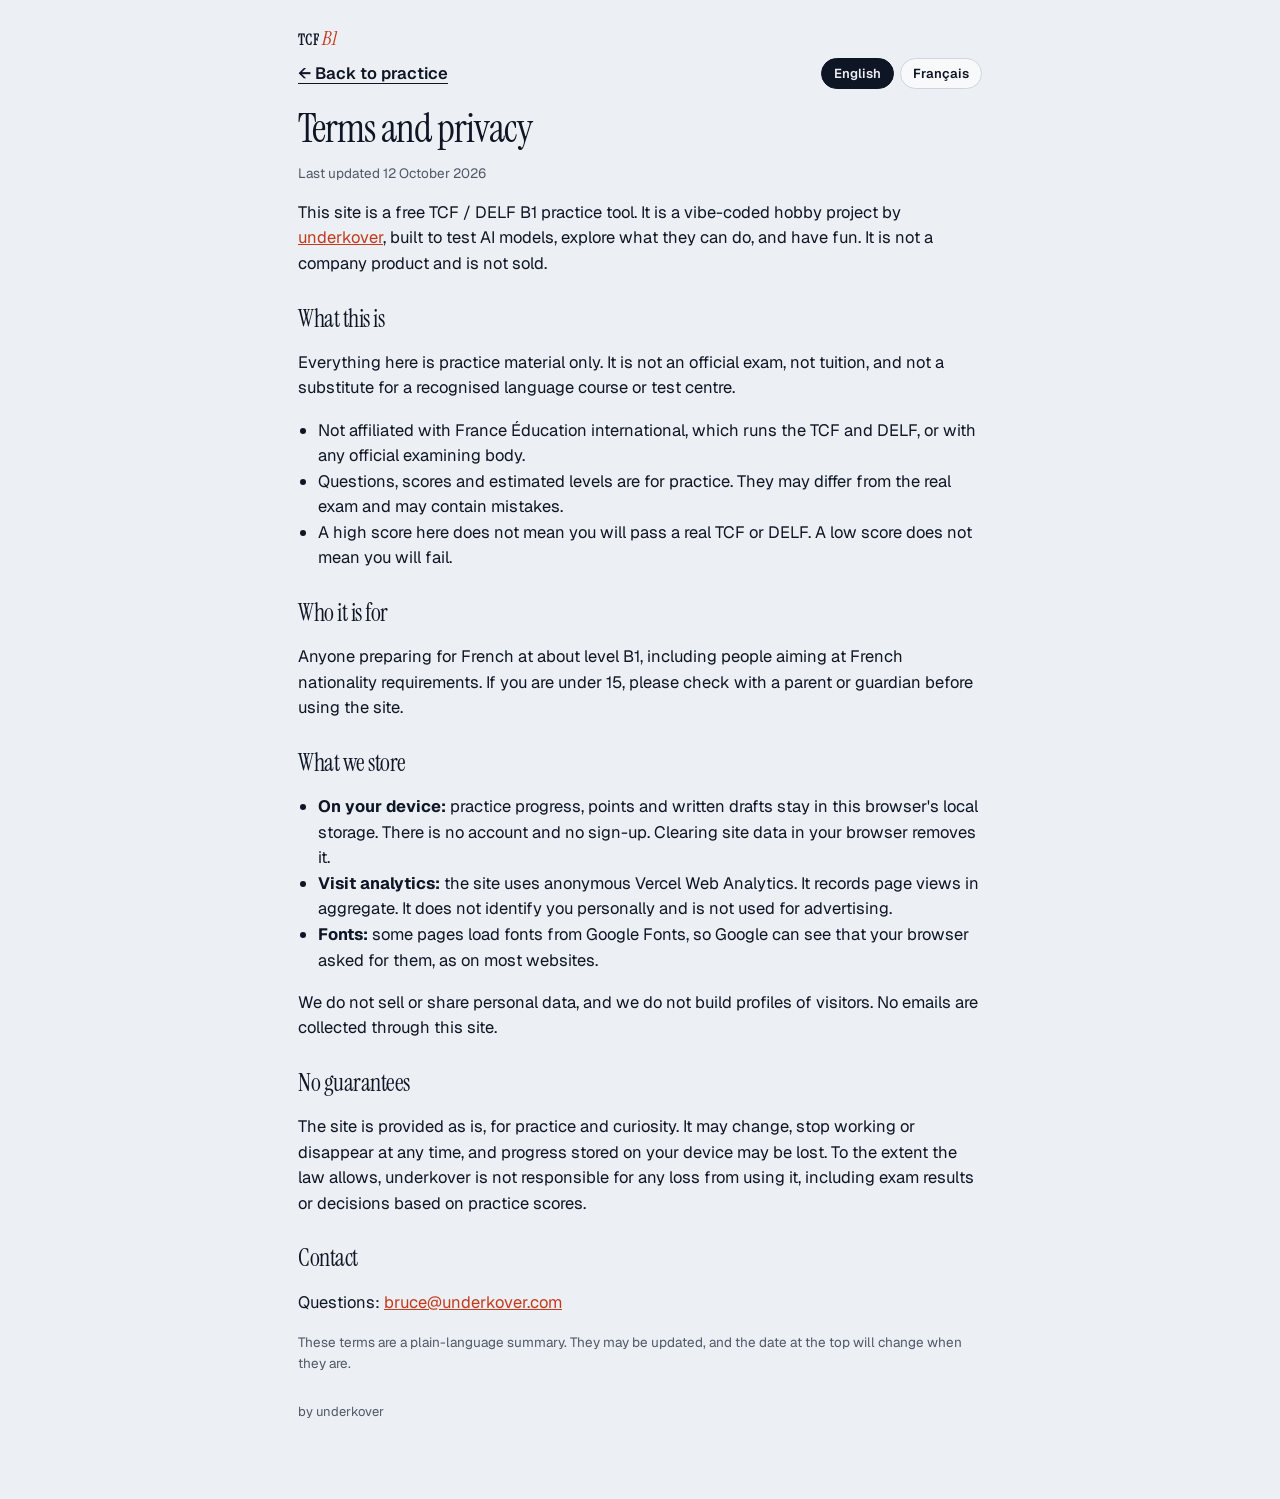
==== terms.html @ 9a8bde00 "Add by underkover credit and Terms page Subtle credit in header and sidebar brand areas, plus welcom" ====
<!doctype html><html lang="en"><head>
<script defer src="/_vercel/insights/script.js"></script><meta charset="utf-8">
<meta name="viewport" content="width=device-width,initial-scale=1,viewport-fit=cover">
<meta name="robots" content="noindex">
<link rel="icon" href="data:image/svg+xml,%3Csvg xmlns=%22http://www.w3.org/2000/svg%22 viewBox=%220 0 32 32%22%3E%3Crect width=%2232%22 height=%2232%22 rx=%228%22 fill=%22%230e1524%22/%3E%3Ctext x=%2216%22 y=%2222%22 font-family=%22Georgia%22 font-style=%22italic%22 font-size=%2216%22 fill=%22%23eceff3%22 text-anchor=%22middle%22%3EB1%3C/text%3E%3C/svg%3E">
<title>Terms and privacy · TCF B1</title>
<meta name="theme-color" content="#eceff3" media="(prefers-color-scheme: light)">
<meta name="theme-color" content="#0b0f17" media="(prefers-color-scheme: dark)">
<link rel="preconnect" href="https://fonts.googleapis.com"><link rel="preconnect" href="https://fonts.gstatic.com" crossorigin>
<link href="https://fonts.googleapis.com/css2?family=Instrument+Serif:ital@0;1&family=Geist:wght@400..700&display=swap" rel="stylesheet">
<style>
:root{--bg:#eceff3;--surf:#f8f9fb;--tx:#0e1524;--mut:#4f5868;--line:#cfd5de;--a:#c2391c;--ink:#0e1524;--onink:#eceff3;
 --serif:'Instrument Serif','Iowan Old Style',Georgia,serif;--sans:Geist,-apple-system,system-ui,sans-serif}
@media(prefers-color-scheme:dark){:root{--bg:#0b0f17;--surf:#141a25;--tx:#e7eaf0;--mut:#9aa3b2;--line:#283142;--a:#ff8466;--ink:#e7eaf0;--onink:#0b0f17}}
*{box-sizing:border-box}html,body{margin:0;background:var(--bg);color:var(--tx);font:400 16.5px/1.55 var(--sans);-webkit-font-smoothing:antialiased}
main{max-width:720px;margin:0 auto;padding:28px max(18px,env(safe-area-inset-left)) 64px}
.toprow{display:flex;justify-content:space-between;align-items:center;gap:12px;flex-wrap:wrap;margin-bottom:18px}
.back{color:var(--tx);font-weight:600;text-underline-offset:4px}
.langs{display:flex;gap:6px}.langs button{font:600 13px var(--sans);color:var(--tx);background:var(--surf);border:1px solid var(--line);border-radius:99px;padding:6px 12px;cursor:pointer}
.langs button.on{background:var(--ink);color:var(--onink);border-color:var(--ink)}
h1{font:400 40px/1.05 var(--serif);letter-spacing:-.025em;margin:0 0 6px}
h2{font:500 24px/1.2 var(--serif);letter-spacing:-.02em;margin:28px 0 8px}
p,li{font-size:16.5px}ul{padding-left:1.2em}a{color:var(--a)}
.small{color:var(--mut);font-size:13.5px}.credit{margin-top:28px;font-size:13px;color:var(--mut)}.credit a{color:inherit;text-decoration:none}.credit a:hover{color:var(--a)}
.brand{font:600 20px/1 var(--serif);margin-bottom:10px}.brand em{font-style:italic;color:var(--a);font-weight:500}
</style>
</head><body><main>
<div class="brand"><span style="font-variant:small-caps;letter-spacing:.04em">tcf</span> <em>B1</em></div>
<div class="toprow">
 <a class="back" href="/" id="backlink">&larr; Back to practice</a>
 <div class="langs" role="group" aria-label="Language"><button type="button" data-l="en" class="on">English</button><button type="button" data-l="fr">Français</button></div>
</div>

<div lang="en" id="en">
<h1>Terms and privacy</h1>
<p class="small">Last updated 12 October 2026</p>

<p>This site is a free TCF / DELF B1 practice tool. It is a vibe-coded hobby project by <a href="https://underkover.com">underkover</a>, built to test AI models, explore what they can do, and have fun. It is not a company product and is not sold.</p>

<h2>What this is</h2>
<p>Everything here is practice material only. It is not an official exam, not tuition, and not a substitute for a recognised language course or test centre.</p>
<ul>
<li>Not affiliated with France Éducation international, which runs the TCF and DELF, or with any official examining body.</li>
<li>Questions, scores and estimated levels are for practice. They may differ from the real exam and may contain mistakes.</li>
<li>A high score here does not mean you will pass a real TCF or DELF. A low score does not mean you will fail.</li>
</ul>

<h2>Who it is for</h2>
<p>Anyone preparing for French at about level B1, including people aiming at French nationality requirements. If you are under 15, please check with a parent or guardian before using the site.</p>

<h2>What we store</h2>
<ul>
<li><b>On your device:</b> practice progress, points and written drafts stay in this browser's local storage. There is no account and no sign-up. Clearing site data in your browser removes it.</li>
<li><b>Visit analytics:</b> the site uses anonymous Vercel Web Analytics. It records page views in aggregate. It does not identify you personally and is not used for advertising.</li>
<li><b>Fonts:</b> some pages load fonts from Google Fonts, so Google can see that your browser asked for them, as on most websites.</li>
</ul>
<p>We do not sell or share personal data, and we do not build profiles of visitors. No emails are collected through this site.</p>

<h2>No guarantees</h2>
<p>The site is provided as is, for practice and curiosity. It may change, stop working or disappear at any time, and progress stored on your device may be lost. To the extent the law allows, underkover is not responsible for any loss from using it, including exam results or decisions based on practice scores.</p>

<h2>Contact</h2>
<p>Questions: <a href="mailto:bruce@underkover.com">bruce@underkover.com</a></p>
<p class="small">These terms are a plain-language summary. They may be updated, and the date at the top will change when they are.</p>
<p class="credit"><a href="https://underkover.com">by underkover</a></p>
</div>

<div lang="fr" id="fr" hidden>
<h1>Conditions et confidentialité</h1>
<p class="small">Dernière mise à jour : 12 octobre 2026</p>

<p>Ce site est un outil gratuit d'entraînement au TCF / DELF B1. C'est un projet hobby « vibe-coded » par <a href="https://underkover.com">underkover</a>, conçu pour tester des modèles d'IA, explorer leurs capacités et s'amuser. Ce n'est pas un produit commercial et il n'est pas vendu.</p>

<h2>De quoi il s'agit</h2>
<p>Tout le contenu est uniquement du matériel d'entraînement. Ce n'est pas un examen officiel, ni un cours, ni un substitut à une formation reconnue ou à un centre d'examen.</p>
<ul>
<li>Sans lien avec France Éducation international, qui organise le TCF et le DELF, ni avec aucun organisme officiel d'examen.</li>
<li>Les questions, scores et niveaux estimés sont destinés à l'entraînement. Ils peuvent différer de l'examen réel et contenir des erreurs.</li>
<li>Un bon score ici ne garantit pas la réussite d'un vrai TCF ou DELF. Un mauvais score ne signifie pas l'échec.</li>
</ul>

<h2>Pour qui</h2>
<p>Toute personne qui prépare le français autour du niveau B1, y compris dans le cadre des exigences liées à la nationalité française. Si vous avez moins de 15 ans, demandez l'accord d'un parent ou d'un tuteur avant d'utiliser le site.</p>

<h2>Ce que nous conservons</h2>
<ul>
<li><b>Sur votre appareil :</b> la progression, les points et les brouillons restent dans le stockage local de ce navigateur. Il n'y a ni compte ni inscription. Effacer les données du site dans le navigateur les supprime.</li>
<li><b>Statistiques de visite :</b> le site utilise Vercel Web Analytics de façon anonyme. Il enregistre des pages vues de façon agrégée. Il ne vous identifie pas et ne sert pas à la publicité.</li>
<li><b>Polices :</b> certaines pages chargent des polices depuis Google Fonts, ce qui permet à Google de voir que votre navigateur les a demandées, comme sur la plupart des sites.</li>
</ul>
<p>Nous ne vendons ni ne partageons de données personnelles, et nous ne créons pas de profils de visiteurs. Aucun e-mail n'est collecté via ce site.</p>

<h2>Aucune garantie</h2>
<p>Le site est fourni tel quel, pour s'entraîner et par curiosité. Il peut changer, cesser de fonctionner ou disparaître à tout moment, et la progression stockée sur votre appareil peut être perdue. Dans la mesure permise par la loi, underkover n'est pas responsable des pertes liées à son utilisation, y compris les résultats d'examen ou les décisions fondées sur les scores d'entraînement.</p>

<h2>Contact</h2>
<p>Questions : <a href="mailto:bruce@underkover.com">bruce@underkover.com</a></p>
<p class="small">Ces conditions sont un résumé en langage simple. Elles peuvent être mises à jour, et la date en haut changera alors. La version anglaise fait foi en cas de différence.</p>
<p class="credit"><a href="https://underkover.com">by underkover</a></p>
</div>
</main>
<script>
(function(){
  var L='en';
  try{var q=(location.search.match(/[?&]lang=(en|fr)/)||[])[1];L=q||localStorage.getItem('tcfb1.lang')||((navigator.language||'').slice(0,2)==='fr'?'fr':'en');}catch(e){}
  function set(l){L=l;try{localStorage.setItem('tcfb1.lang',l)}catch(e){}
    document.documentElement.lang=l;
    document.getElementById('en').hidden=l!=='en';document.getElementById('fr').hidden=l!=='fr';
    document.getElementById('backlink').innerHTML=l==='fr'?'&larr; Retour à l\'entraînement':'&larr; Back to practice';
    document.title=l==='fr'?'Conditions et confidentialité · TCF B1':'Terms and privacy · TCF B1';
    [].forEach.call(document.querySelectorAll('.langs button'),function(b){b.classList.toggle('on',b.getAttribute('data-l')===l)});
  }
  [].forEach.call(document.querySelectorAll('.langs button'),function(b){b.onclick=function(){set(b.getAttribute('data-l'))}});
  set(L);
})();
</script>
</body></html>
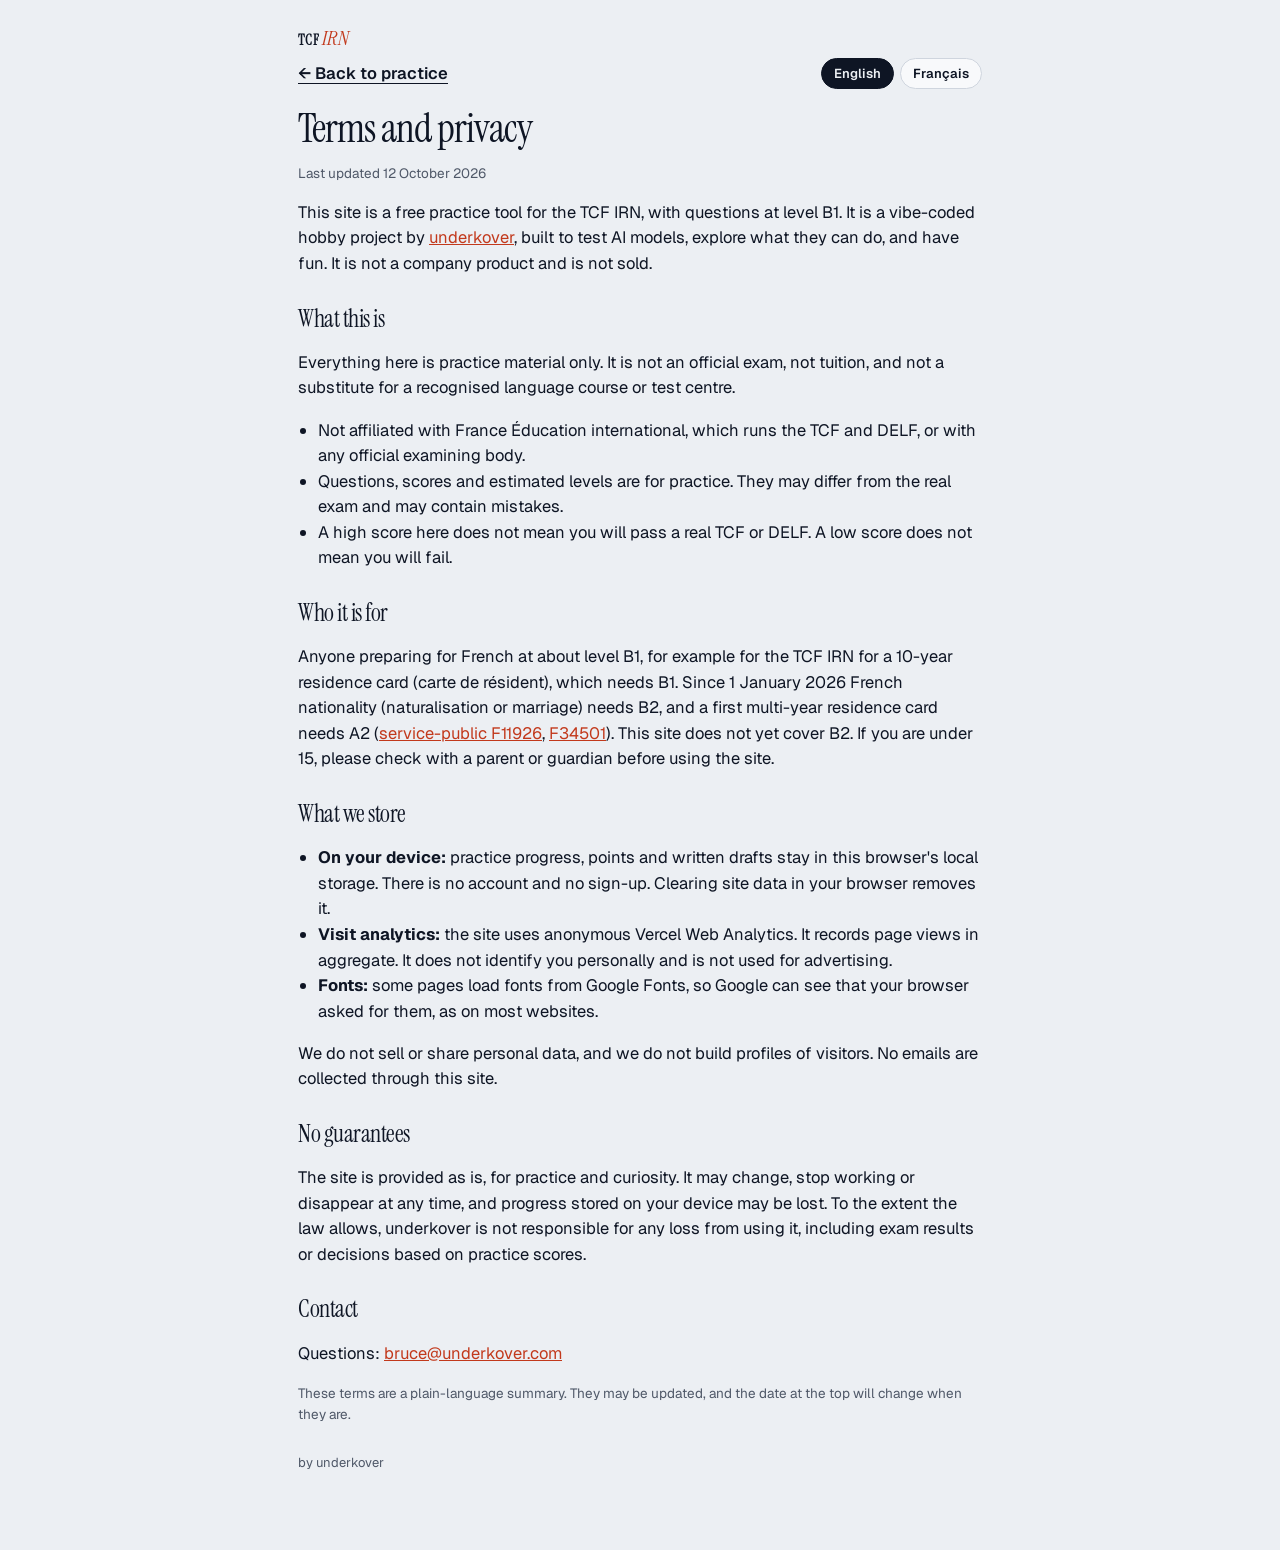
==== commit 722a8e5f: "P0/P1: TCF IRN + 2026 levels copy, B1 ready/close/not yet, IRN-style short mock, skip-on-last, \p{L}" ====
--- a/terms.html
+++ b/terms.html
@@ -3,7 +3,7 @@
 <meta name="viewport" content="width=device-width,initial-scale=1,viewport-fit=cover">
 <meta name="robots" content="noindex">
 <link rel="icon" href="data:image/svg+xml,%3Csvg xmlns=%22http://www.w3.org/2000/svg%22 viewBox=%220 0 32 32%22%3E%3Crect width=%2232%22 height=%2232%22 rx=%228%22 fill=%22%230e1524%22/%3E%3Ctext x=%2216%22 y=%2222%22 font-family=%22Georgia%22 font-style=%22italic%22 font-size=%2216%22 fill=%22%23eceff3%22 text-anchor=%22middle%22%3EB1%3C/text%3E%3C/svg%3E">
-<title>Terms and privacy · TCF B1</title>
+<title>Terms and privacy · Test my French</title>
 <meta name="theme-color" content="#eceff3" media="(prefers-color-scheme: light)">
 <meta name="theme-color" content="#0b0f17" media="(prefers-color-scheme: dark)">
 <link rel="preconnect" href="https://fonts.googleapis.com"><link rel="preconnect" href="https://fonts.gstatic.com" crossorigin>
@@ -25,7 +25,7 @@
 .brand{font:600 20px/1 var(--serif);margin-bottom:10px}.brand em{font-style:italic;color:var(--a);font-weight:500}
 </style>
 </head><body><main>
-<div class="brand"><span style="font-variant:small-caps;letter-spacing:.04em">tcf</span> <em>B1</em></div>
+<div class="brand"><span style="font-variant:small-caps;letter-spacing:.04em">tcf</span> <em>IRN</em></div>
 <div class="toprow">
  <a class="back" href="/" id="backlink">&larr; Back to practice</a>
  <div class="langs" role="group" aria-label="Language"><button type="button" data-l="en" class="on">English</button><button type="button" data-l="fr">Français</button></div>
@@ -35,7 +35,7 @@
 <h1>Terms and privacy</h1>
 <p class="small">Last updated 12 October 2026</p>
 
-<p>This site is a free TCF / DELF B1 practice tool. It is a vibe-coded hobby project by <a href="https://underkover.com">underkover</a>, built to test AI models, explore what they can do, and have fun. It is not a company product and is not sold.</p>
+<p>This site is a free practice tool for the TCF IRN, with questions at level B1. It is a vibe-coded hobby project by <a href="https://underkover.com">underkover</a>, built to test AI models, explore what they can do, and have fun. It is not a company product and is not sold.</p>
 
 <h2>What this is</h2>
 <p>Everything here is practice material only. It is not an official exam, not tuition, and not a substitute for a recognised language course or test centre.</p>
@@ -46,7 +46,7 @@
 </ul>
 
 <h2>Who it is for</h2>
-<p>Anyone preparing for French at about level B1, including people aiming at French nationality requirements. If you are under 15, please check with a parent or guardian before using the site.</p>
+<p>Anyone preparing for French at about level B1, for example for the TCF IRN for a 10-year residence card (carte de résident), which needs B1. Since 1 January 2026 French nationality (naturalisation or marriage) needs B2, and a first multi-year residence card needs A2 (<a href="https://www.service-public.gouv.fr/particuliers/vosdroits/F11926">service-public F11926</a>, <a href="https://www.service-public.gouv.fr/particuliers/vosdroits/F34501">F34501</a>). This site does not yet cover B2. If you are under 15, please check with a parent or guardian before using the site.</p>
 
 <h2>What we store</h2>
 <ul>
@@ -69,7 +69,7 @@
 <h1>Conditions et confidentialité</h1>
 <p class="small">Dernière mise à jour : 12 octobre 2026</p>
 
-<p>Ce site est un outil gratuit d'entraînement au TCF / DELF B1. C'est un projet hobby « vibe-coded » par <a href="https://underkover.com">underkover</a>, conçu pour tester des modèles d'IA, explorer leurs capacités et s'amuser. Ce n'est pas un produit commercial et il n'est pas vendu.</p>
+<p>Ce site est un outil gratuit d'entraînement au TCF IRN, avec des questions de niveau B1. C'est un projet hobby « vibe-coded » par <a href="https://underkover.com">underkover</a>, conçu pour tester des modèles d'IA, explorer leurs capacités et s'amuser. Ce n'est pas un produit commercial et il n'est pas vendu.</p>
 
 <h2>De quoi il s'agit</h2>
 <p>Tout le contenu est uniquement du matériel d'entraînement. Ce n'est pas un examen officiel, ni un cours, ni un substitut à une formation reconnue ou à un centre d'examen.</p>
@@ -80,7 +80,7 @@
 </ul>
 
 <h2>Pour qui</h2>
-<p>Toute personne qui prépare le français autour du niveau B1, y compris dans le cadre des exigences liées à la nationalité française. Si vous avez moins de 15 ans, demandez l'accord d'un parent ou d'un tuteur avant d'utiliser le site.</p>
+<p>Toute personne qui prépare le français autour du niveau B1, par exemple le TCF IRN pour une carte de résident de 10 ans, qui exige le B1. Depuis le 1er janvier 2026, la nationalité française (naturalisation ou mariage) exige le B2, et une première carte de séjour pluriannuelle le A2 (<a href="https://www.service-public.gouv.fr/particuliers/vosdroits/F11926">service-public F11926</a>, <a href="https://www.service-public.gouv.fr/particuliers/vosdroits/F34501">F34501</a>). Ce site ne couvre pas encore le B2. Si vous avez moins de 15 ans, demandez l'accord d'un parent ou d'un tuteur avant d'utiliser le site.</p>
 
 <h2>Ce que nous conservons</h2>
 <ul>
@@ -107,7 +107,7 @@
     document.documentElement.lang=l;
     document.getElementById('en').hidden=l!=='en';document.getElementById('fr').hidden=l!=='fr';
     document.getElementById('backlink').innerHTML=l==='fr'?'&larr; Retour à l\'entraînement':'&larr; Back to practice';
-    document.title=l==='fr'?'Conditions et confidentialité · TCF B1':'Terms and privacy · TCF B1';
+    document.title=l==='fr'?'Conditions et confidentialité · Test my French':'Terms and privacy · Test my French';
     [].forEach.call(document.querySelectorAll('.langs button'),function(b){b.classList.toggle('on',b.getAttribute('data-l')===l)});
   }
   [].forEach.call(document.querySelectorAll('.langs button'),function(b){b.onclick=function(){set(b.getAttribute('data-l'))}});
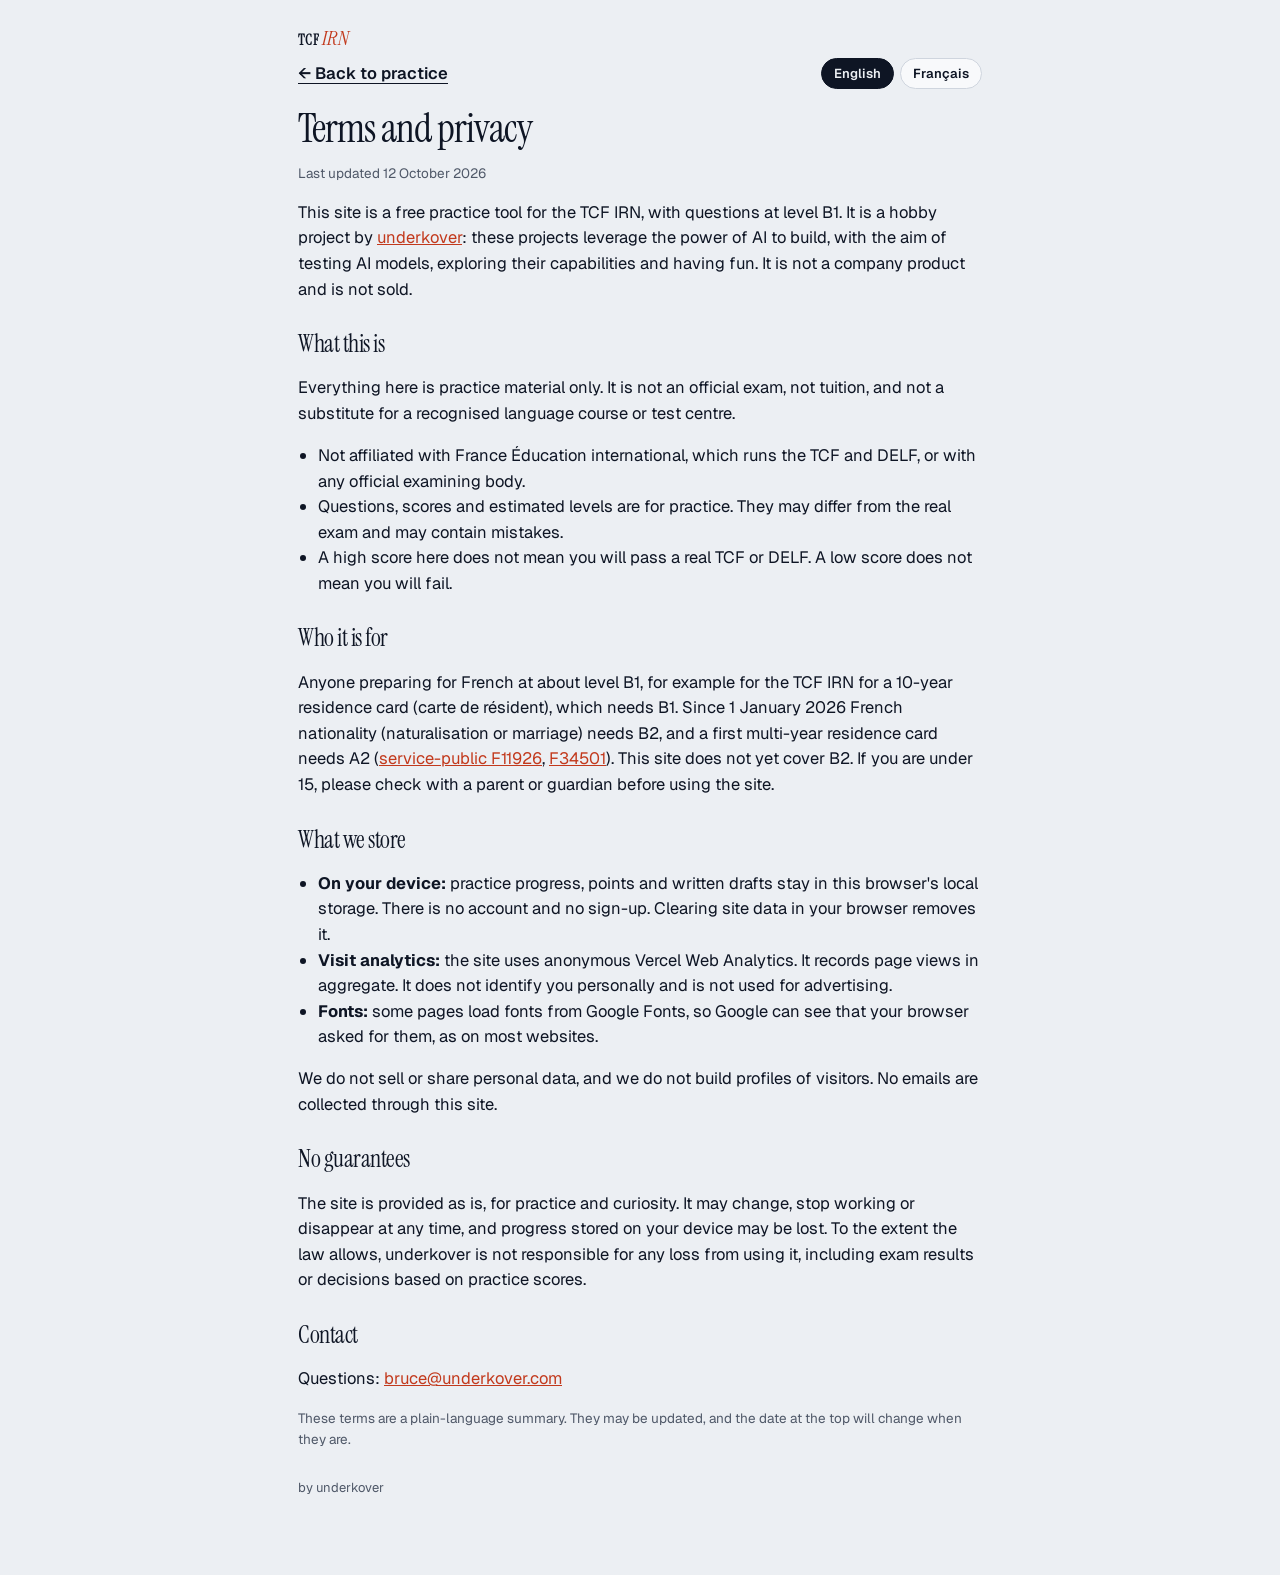
==== commit d00d3380: "Terms: underkover AI wording" ====
--- a/terms.html
+++ b/terms.html
@@ -35,7 +35,7 @@
 <h1>Terms and privacy</h1>
 <p class="small">Last updated 12 October 2026</p>
 
-<p>This site is a free practice tool for the TCF IRN, with questions at level B1. It is a vibe-coded hobby project by <a href="https://underkover.com">underkover</a>, built to test AI models, explore what they can do, and have fun. It is not a company product and is not sold.</p>
+<p>This site is a free practice tool for the TCF IRN, with questions at level B1. It is a hobby project by <a href="https://underkover.com">underkover</a>: these projects leverage the power of AI to build, with the aim of testing AI models, exploring their capabilities and having fun. It is not a company product and is not sold.</p>
 
 <h2>What this is</h2>
 <p>Everything here is practice material only. It is not an official exam, not tuition, and not a substitute for a recognised language course or test centre.</p>
@@ -69,7 +69,7 @@
 <h1>Conditions et confidentialité</h1>
 <p class="small">Dernière mise à jour : 12 octobre 2026</p>
 
-<p>Ce site est un outil gratuit d'entraînement au TCF IRN, avec des questions de niveau B1. C'est un projet hobby « vibe-coded » par <a href="https://underkover.com">underkover</a>, conçu pour tester des modèles d'IA, explorer leurs capacités et s'amuser. Ce n'est pas un produit commercial et il n'est pas vendu.</p>
+<p>Ce site est un outil gratuit d'entraînement au TCF IRN, avec des questions de niveau B1. C'est un projet hobby d'<a href="https://underkover.com">underkover</a> : ces projets s'appuient sur la puissance de l'IA pour construire, dans le but de tester des modèles d'IA, d'explorer leurs capacités et de s'amuser. Ce n'est pas un produit commercial et il n'est pas vendu.</p>
 
 <h2>De quoi il s'agit</h2>
 <p>Tout le contenu est uniquement du matériel d'entraînement. Ce n'est pas un examen officiel, ni un cours, ni un substitut à une formation reconnue ou à un centre d'examen.</p>
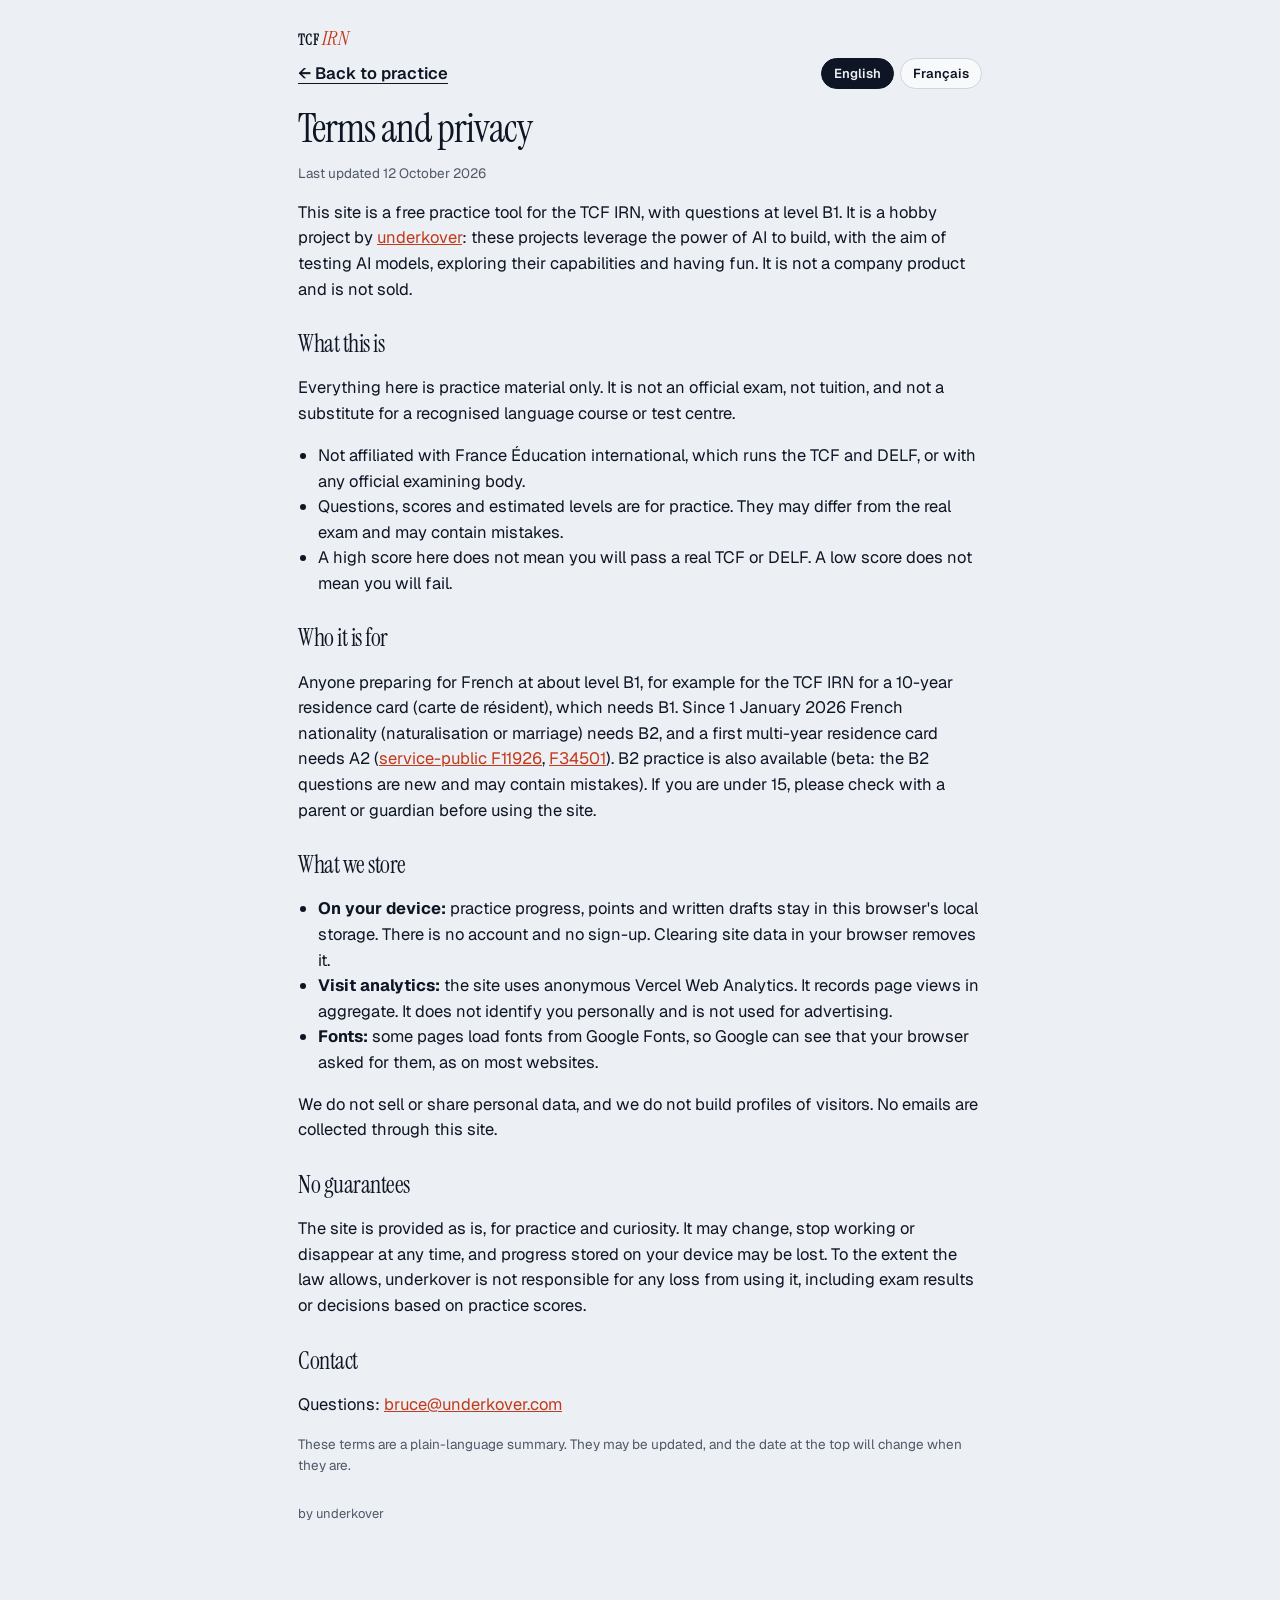
==== commit 9c7e5330: "B2 public (beta): ungate, beta note, terms" ====
--- a/terms.html
+++ b/terms.html
@@ -46,7 +46,7 @@
 </ul>
 
 <h2>Who it is for</h2>
-<p>Anyone preparing for French at about level B1, for example for the TCF IRN for a 10-year residence card (carte de résident), which needs B1. Since 1 January 2026 French nationality (naturalisation or marriage) needs B2, and a first multi-year residence card needs A2 (<a href="https://www.service-public.gouv.fr/particuliers/vosdroits/F11926">service-public F11926</a>, <a href="https://www.service-public.gouv.fr/particuliers/vosdroits/F34501">F34501</a>). This site does not yet cover B2. If you are under 15, please check with a parent or guardian before using the site.</p>
+<p>Anyone preparing for French at about level B1, for example for the TCF IRN for a 10-year residence card (carte de résident), which needs B1. Since 1 January 2026 French nationality (naturalisation or marriage) needs B2, and a first multi-year residence card needs A2 (<a href="https://www.service-public.gouv.fr/particuliers/vosdroits/F11926">service-public F11926</a>, <a href="https://www.service-public.gouv.fr/particuliers/vosdroits/F34501">F34501</a>). B2 practice is also available (beta: the B2 questions are new and may contain mistakes). If you are under 15, please check with a parent or guardian before using the site.</p>
 
 <h2>What we store</h2>
 <ul>
@@ -80,7 +80,7 @@
 </ul>
 
 <h2>Pour qui</h2>
-<p>Toute personne qui prépare le français autour du niveau B1, par exemple le TCF IRN pour une carte de résident de 10 ans, qui exige le B1. Depuis le 1er janvier 2026, la nationalité française (naturalisation ou mariage) exige le B2, et une première carte de séjour pluriannuelle le A2 (<a href="https://www.service-public.gouv.fr/particuliers/vosdroits/F11926">service-public F11926</a>, <a href="https://www.service-public.gouv.fr/particuliers/vosdroits/F34501">F34501</a>). Ce site ne couvre pas encore le B2. Si vous avez moins de 15 ans, demandez l'accord d'un parent ou d'un tuteur avant d'utiliser le site.</p>
+<p>Toute personne qui prépare le français autour du niveau B1, par exemple le TCF IRN pour une carte de résident de 10 ans, qui exige le B1. Depuis le 1er janvier 2026, la nationalité française (naturalisation ou mariage) exige le B2, et une première carte de séjour pluriannuelle le A2 (<a href="https://www.service-public.gouv.fr/particuliers/vosdroits/F11926">service-public F11926</a>, <a href="https://www.service-public.gouv.fr/particuliers/vosdroits/F34501">F34501</a>). Un entraînement B2 est aussi disponible (bêta : les questions B2 sont nouvelles et peuvent contenir des erreurs). Si vous avez moins de 15 ans, demandez l'accord d'un parent ou d'un tuteur avant d'utiliser le site.</p>
 
 <h2>Ce que nous conservons</h2>
 <ul>
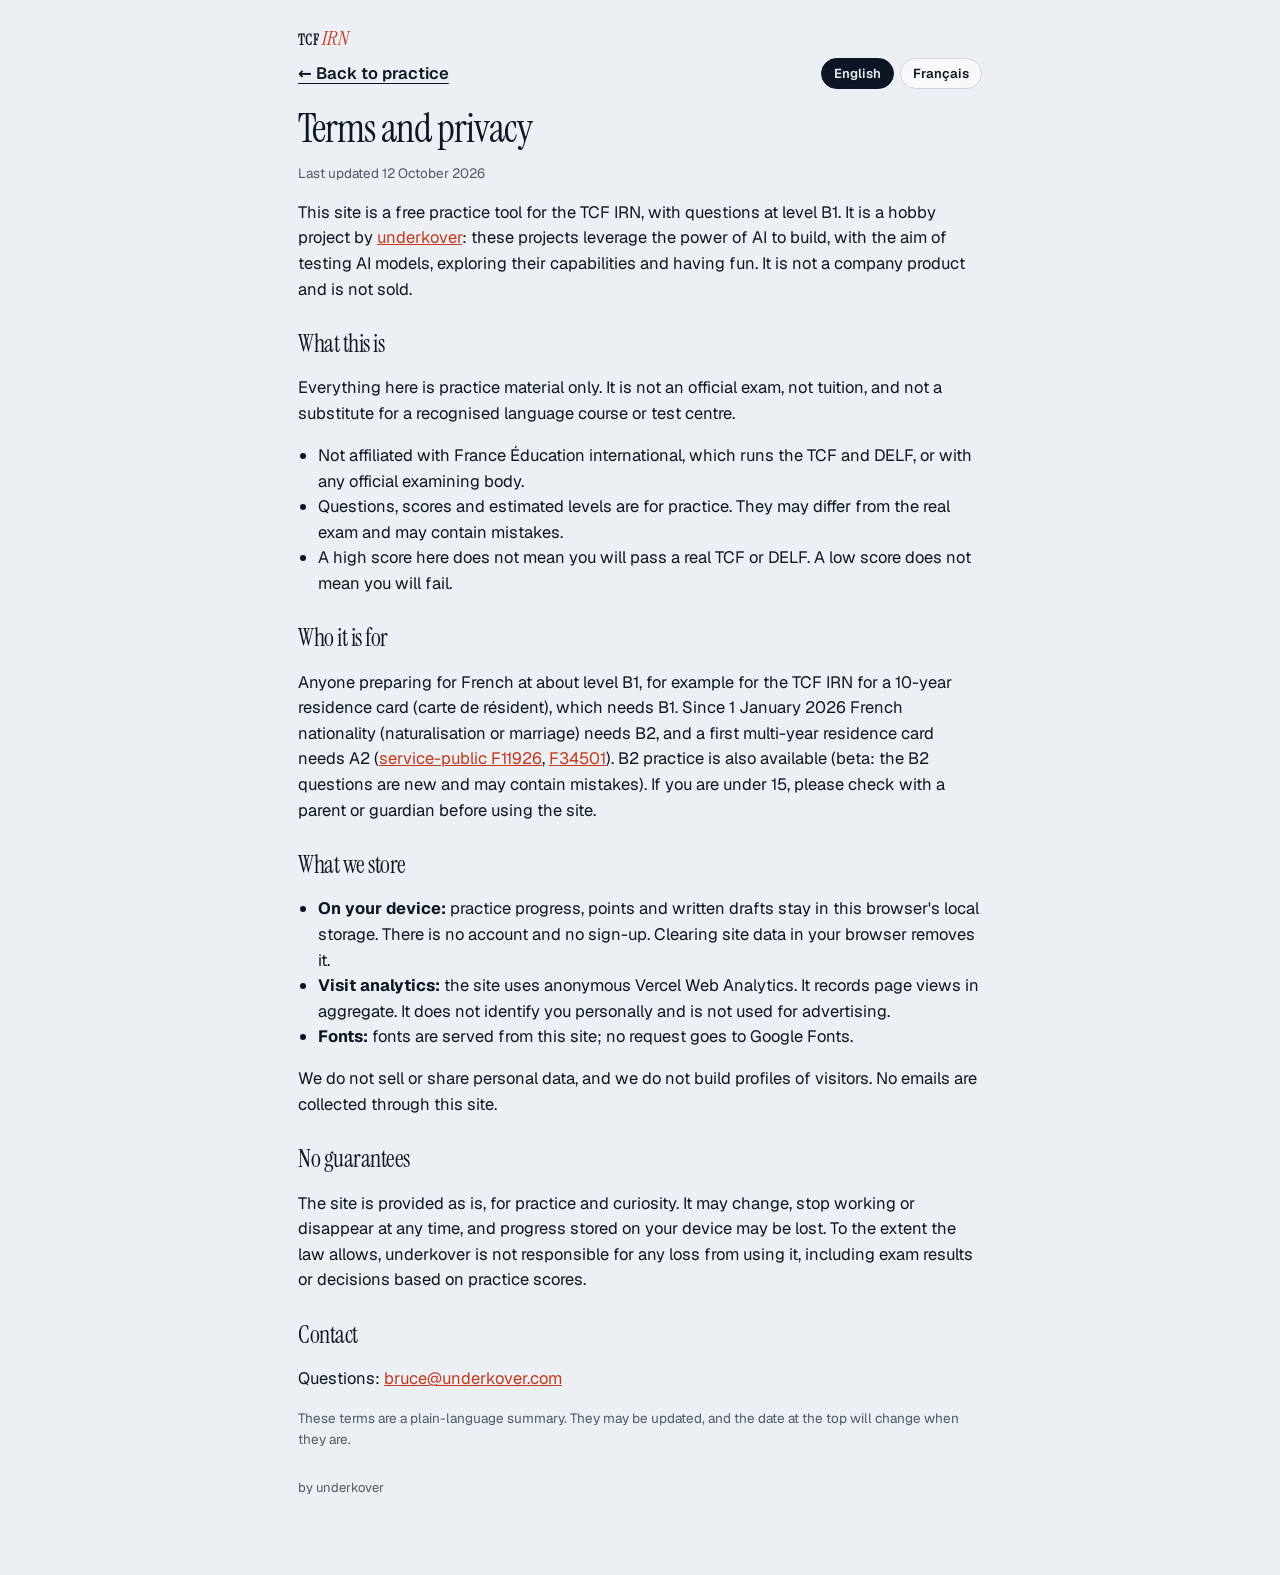
==== commit 1eb3446a: "Round 2: seeded option shuffle, rebalanced distractors, B2 ready reachable, B2 item fixes, 10 long B" ====
--- a/terms.html
+++ b/terms.html
@@ -6,8 +6,7 @@
 <title>Terms and privacy · Test my French</title>
 <meta name="theme-color" content="#eceff3" media="(prefers-color-scheme: light)">
 <meta name="theme-color" content="#0b0f17" media="(prefers-color-scheme: dark)">
-<link rel="preconnect" href="https://fonts.googleapis.com"><link rel="preconnect" href="https://fonts.gstatic.com" crossorigin>
-<link href="https://fonts.googleapis.com/css2?family=Instrument+Serif:ital@0;1&family=Geist:wght@400..700&display=swap" rel="stylesheet">
+<link rel="stylesheet" href="/fonts/fonts.css?v=1">
 <style>
 :root{--bg:#eceff3;--surf:#f8f9fb;--tx:#0e1524;--mut:#4f5868;--line:#cfd5de;--a:#c2391c;--ink:#0e1524;--onink:#eceff3;
  --serif:'Instrument Serif','Iowan Old Style',Georgia,serif;--sans:Geist,-apple-system,system-ui,sans-serif}
@@ -52,7 +51,7 @@
 <ul>
 <li><b>On your device:</b> practice progress, points and written drafts stay in this browser's local storage. There is no account and no sign-up. Clearing site data in your browser removes it.</li>
 <li><b>Visit analytics:</b> the site uses anonymous Vercel Web Analytics. It records page views in aggregate. It does not identify you personally and is not used for advertising.</li>
-<li><b>Fonts:</b> some pages load fonts from Google Fonts, so Google can see that your browser asked for them, as on most websites.</li>
+<li><b>Fonts:</b> fonts are served from this site; no request goes to Google Fonts.</li>
 </ul>
 <p>We do not sell or share personal data, and we do not build profiles of visitors. No emails are collected through this site.</p>
 
@@ -86,7 +85,7 @@
 <ul>
 <li><b>Sur votre appareil :</b> la progression, les points et les brouillons restent dans le stockage local de ce navigateur. Il n'y a ni compte ni inscription. Effacer les données du site dans le navigateur les supprime.</li>
 <li><b>Statistiques de visite :</b> le site utilise Vercel Web Analytics de façon anonyme. Il enregistre des pages vues de façon agrégée. Il ne vous identifie pas et ne sert pas à la publicité.</li>
-<li><b>Polices :</b> certaines pages chargent des polices depuis Google Fonts, ce qui permet à Google de voir que votre navigateur les a demandées, comme sur la plupart des sites.</li>
+<li><b>Polices :</b> les polices sont servies par ce site ; aucune requête n'est envoyée à Google Fonts.</li>
 </ul>
 <p>Nous ne vendons ni ne partageons de données personnelles, et nous ne créons pas de profils de visiteurs. Aucun e-mail n'est collecté via ce site.</p>
 
--- a/fonts/fonts.css
+++ b/fonts/fonts.css
@@ -0,0 +1,48 @@
+@font-face {
+  font-family: 'Geist';
+  font-style: normal;
+  font-weight: 400 700;
+  font-display: swap;
+  src: url(/fonts/Geist-normal-latin-ext.woff2) format('woff2');
+  unicode-range: U+0100-02BA, U+02BD-02C5, U+02C7-02CC, U+02CE-02D7, U+02DD-02FF, U+0304, U+0308, U+0329, U+1D00-1DBF, U+1E00-1E9F, U+1EF2-1EFF, U+2020, U+20A0-20AB, U+20AD-20C4, U+2113, U+2C60-2C7F, U+A720-A7FF;
+}
+@font-face {
+  font-family: 'Geist';
+  font-style: normal;
+  font-weight: 400 700;
+  font-display: swap;
+  src: url(/fonts/Geist-normal-latin.woff2) format('woff2');
+  unicode-range: U+0000-00FF, U+0131, U+0152-0153, U+02BB-02BC, U+02C6, U+02DA, U+02DC, U+0304, U+0308, U+0329, U+2000-206F, U+20AC, U+2122, U+2191, U+2193, U+2212, U+2215, U+FEFF, U+FFFD;
+}
+@font-face {
+  font-family: 'Instrument Serif';
+  font-style: italic;
+  font-weight: 400;
+  font-display: swap;
+  src: url(/fonts/InstrumentSerif-italic-latin-ext.woff2) format('woff2');
+  unicode-range: U+0100-02BA, U+02BD-02C5, U+02C7-02CC, U+02CE-02D7, U+02DD-02FF, U+0304, U+0308, U+0329, U+1D00-1DBF, U+1E00-1E9F, U+1EF2-1EFF, U+2020, U+20A0-20AB, U+20AD-20C4, U+2113, U+2C60-2C7F, U+A720-A7FF;
+}
+@font-face {
+  font-family: 'Instrument Serif';
+  font-style: italic;
+  font-weight: 400;
+  font-display: swap;
+  src: url(/fonts/InstrumentSerif-italic-latin.woff2) format('woff2');
+  unicode-range: U+0000-00FF, U+0131, U+0152-0153, U+02BB-02BC, U+02C6, U+02DA, U+02DC, U+0304, U+0308, U+0329, U+2000-206F, U+20AC, U+2122, U+2191, U+2193, U+2212, U+2215, U+FEFF, U+FFFD;
+}
+@font-face {
+  font-family: 'Instrument Serif';
+  font-style: normal;
+  font-weight: 400;
+  font-display: swap;
+  src: url(/fonts/InstrumentSerif-normal-latin-ext.woff2) format('woff2');
+  unicode-range: U+0100-02BA, U+02BD-02C5, U+02C7-02CC, U+02CE-02D7, U+02DD-02FF, U+0304, U+0308, U+0329, U+1D00-1DBF, U+1E00-1E9F, U+1EF2-1EFF, U+2020, U+20A0-20AB, U+20AD-20C4, U+2113, U+2C60-2C7F, U+A720-A7FF;
+}
+@font-face {
+  font-family: 'Instrument Serif';
+  font-style: normal;
+  font-weight: 400;
+  font-display: swap;
+  src: url(/fonts/InstrumentSerif-normal-latin.woff2) format('woff2');
+  unicode-range: U+0000-00FF, U+0131, U+0152-0153, U+02BB-02BC, U+02C6, U+02DA, U+02DC, U+0304, U+0308, U+0329, U+2000-206F, U+20AC, U+2122, U+2191, U+2193, U+2212, U+2215, U+FEFF, U+FFFD;
+}
